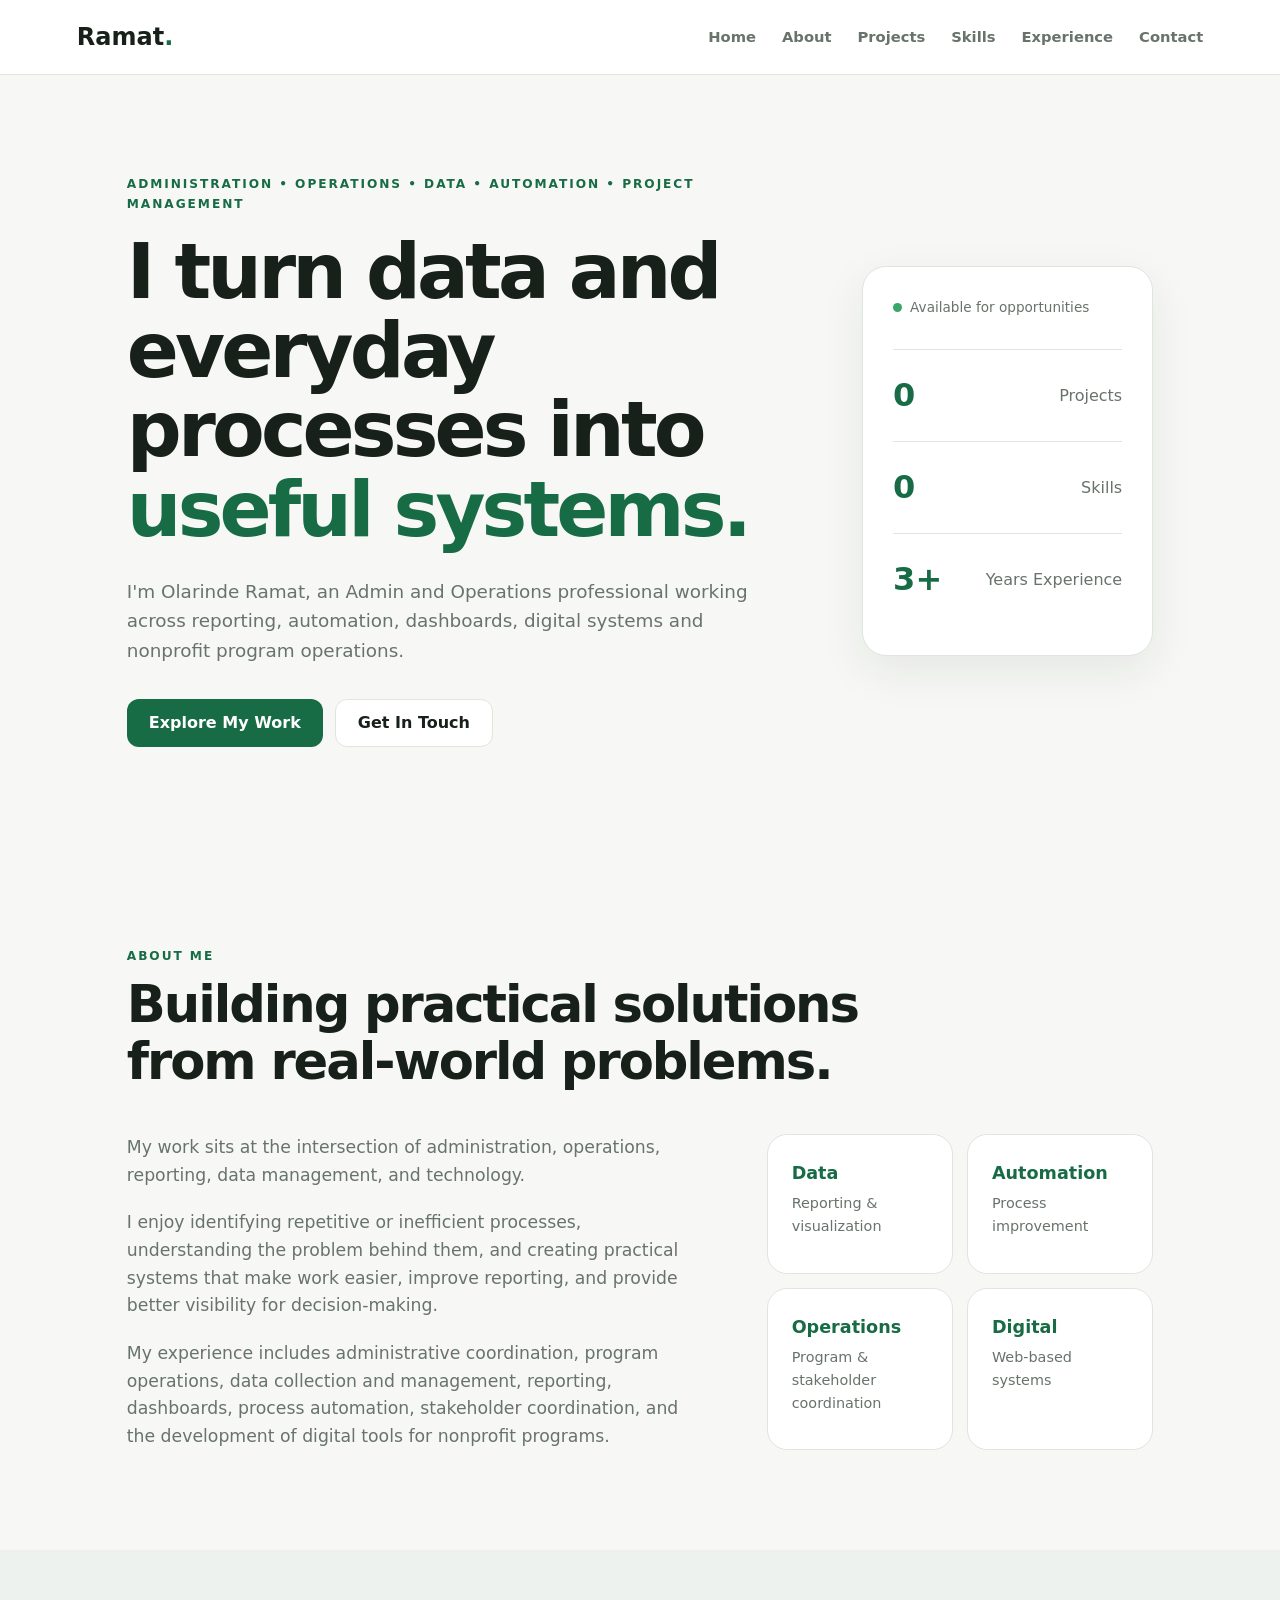
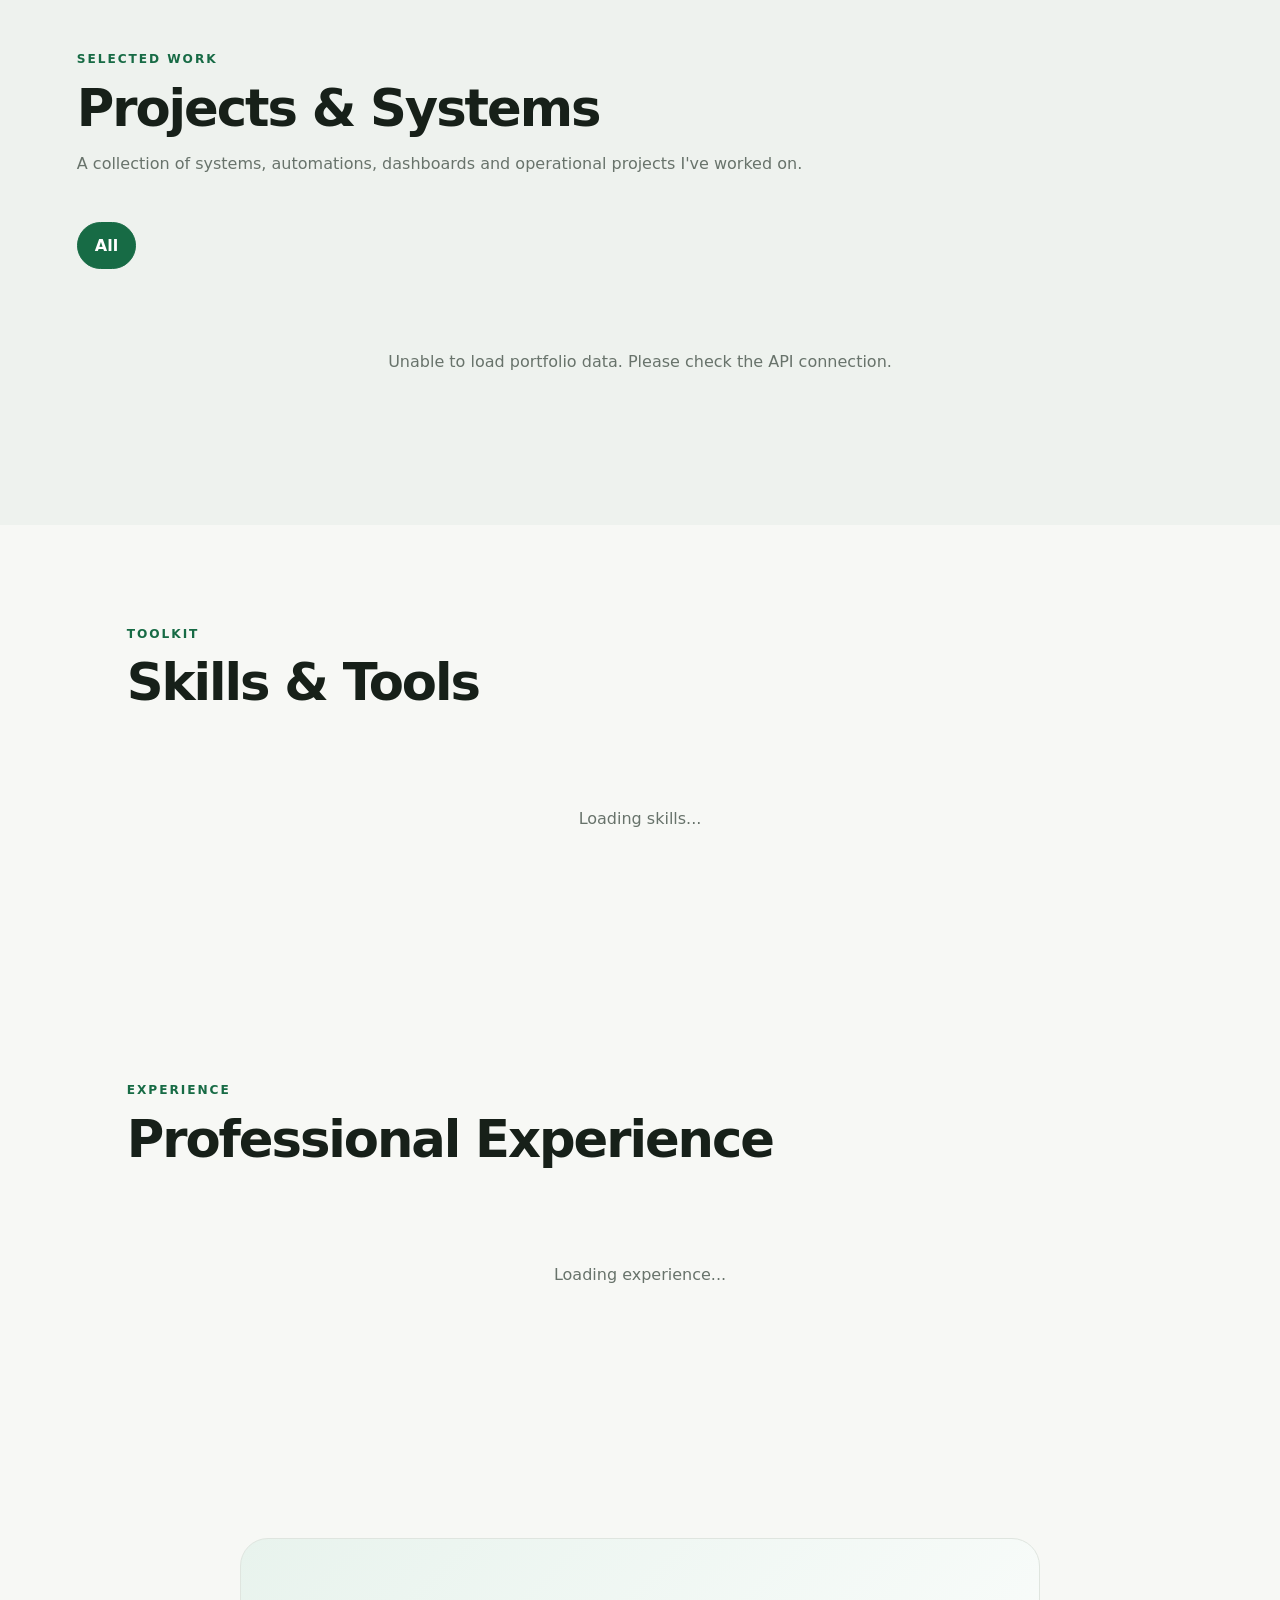
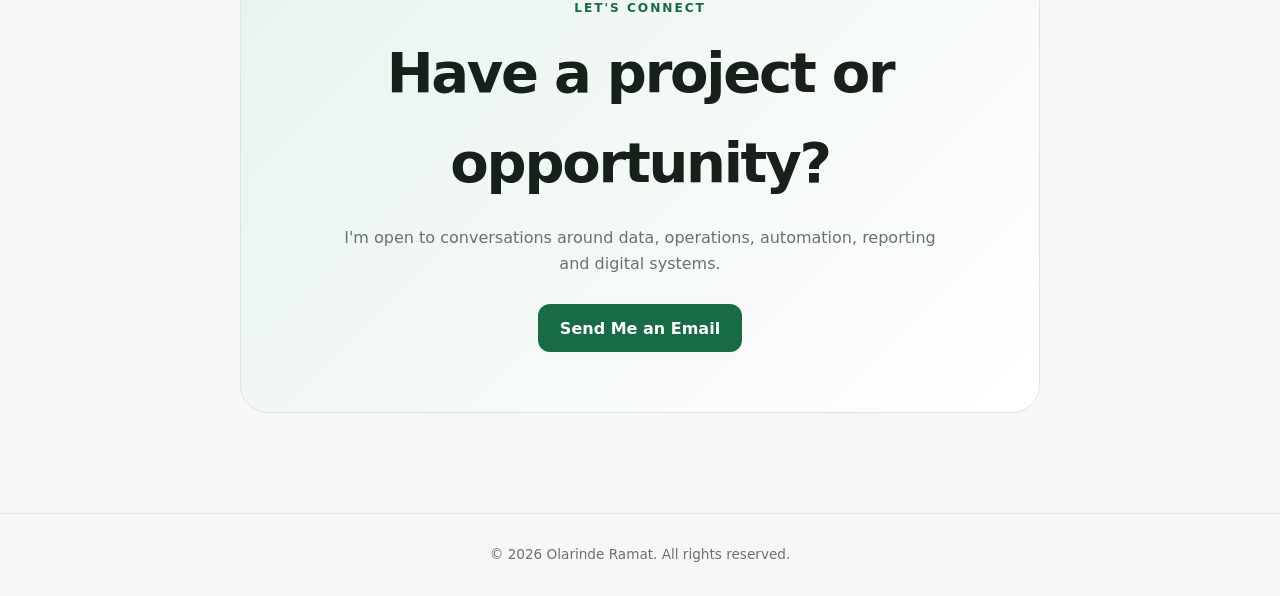
==== index.html @ 41032987 "Initial portfolio website" ====
<!DOCTYPE html>
<html lang="en">
<head>
    <meta charset="UTF-8">

    <meta
        name="viewport"
        content="width=device-width, initial-scale=1.0"
    >

    <meta
        name="description"
        content="Olarinde Ramat's professional portfolio showcasing data, automation, reporting, program operations and digital projects."
    >

    <title>Olarinde Ramat | Portfolio</title>

    <link rel="stylesheet" href="style.css">
</head>

<body>

<header class="navbar">

    <a href="#home" class="logo">
        Ramat<span>.</span>
    </a>

    <nav id="navMenu">

        <a href="#home">Home</a>
        <a href="#about">About</a>
        <a href="#projects">Projects</a>
        <a href="#skills">Skills</a>
        <a href="#experience">Experience</a>
        <a href="#contact">Contact</a>

    </nav>

    <button
        id="menuButton"
        class="menu-button"
        type="button"
        aria-label="Open navigation"
    >
        ☰
    </button>

</header>


<main>

<!-- HERO -->

<section id="home" class="hero section">

    <div class="hero-content">

        <p class="eyebrow">
            ADMINISTRATION • OPERATIONS • DATA • AUTOMATION • PROJECT MANAGEMENT
        </p>

        <h1>
            I turn data and everyday processes
            into <span>useful systems.</span>
        </h1>

        <p class="hero-text">
            I'm Olarinde Ramat, an Admin and Operations professional
            working across reporting, automation, dashboards, digital
            systems and nonprofit program operations.
        </p>

        <div class="hero-buttons">

            <a href="#projects" class="button primary">
                Explore My Work
            </a>

            <a href="#contact" class="button secondary">
                Get In Touch
            </a>

        </div>

    </div>


    <div class="hero-card">

        <div class="hero-card-top">
            <span class="status-dot"></span>
            Available for opportunities
        </div>

        <div class="hero-stat">

            <strong id="projectCount">
                0
            </strong>

            <span>
                Projects
            </span>

        </div>

        <div class="hero-stat">

            <strong id="skillCount">
                0
            </strong>

            <span>
                Skills
            </span>

        </div>

        <div class="hero-stat">

            <strong>
                3+
            </strong>

            <span>
                Years Experience
            </span>

        </div>

    </div>

</section>


<!-- ABOUT -->

<section id="about" class="section">

    <div class="section-heading">

        <p class="eyebrow">
            ABOUT ME
        </p>

        <h2>
            Building practical solutions
            from real-world problems.
        </h2>

    </div>


    <div class="about-grid">

        <div class="about-text">

            <p>
                My work sits at the intersection of administration, operations, reporting, data management, and technology.
            </p>

            <p>
                I enjoy identifying repetitive or inefficient processes, understanding the problem behind them, and creating practical systems that make work easier, improve reporting, and provide better visibility for decision-making.
            </p>

            <p>
                My experience includes administrative coordination, program operations, data collection and management, reporting, dashboards, process automation, stakeholder coordination, and the development of digital tools for nonprofit programs.
            </p>

        </div>


        <div class="about-highlights">

            <div class="highlight">
                <strong>Data</strong>
                <span>Reporting & visualization</span>
            </div>

            <div class="highlight">
                <strong>Automation</strong>
                <span>Process improvement</span>
            </div>

            <div class="highlight">
                <strong>Operations</strong>
                <span>Program & stakeholder coordination</span>
            </div>

            <div class="highlight">
                <strong>Digital</strong>
                <span>Web-based systems</span>
            </div>

        </div>

    </div>

</section>


<!-- PROJECTS -->

<section id="projects" class="section projects-section">

    <div class="section-heading">

        <p class="eyebrow">
            SELECTED WORK
        </p>

        <h2>
            Projects & Systems
        </h2>

        <p>
            A collection of systems, automations, dashboards and
            operational projects I've worked on.
        </p>

    </div>


    <div
        id="categoryFilters"
        class="filters"
    >

        <button
            type="button"
            class="filter active"
            data-category="all"
        >
            All
        </button>

    </div>


    <div
        id="projectsGrid"
        class="projects-grid"
    >

        <div class="loading">
            Loading projects...
        </div>

    </div>

</section>


<!-- SKILLS -->

<section id="skills" class="section">

    <div class="section-heading">

        <p class="eyebrow">
            TOOLKIT
        </p>

        <h2>
            Skills & Tools
        </h2>

    </div>


    <div
        id="skillsGrid"
        class="skills-grid"
    >

        <div class="loading">
            Loading skills...
        </div>

    </div>

</section>


<!-- EXPERIENCE -->

<section id="experience" class="section">

    <div class="section-heading">

        <p class="eyebrow">
            EXPERIENCE
        </p>

        <h2>
            Professional Experience
        </h2>

    </div>


    <div
        id="experienceList"
        class="experience-list"
    >

        <div class="loading">
            Loading experience...
        </div>

    </div>

</section>


<!-- CONTACT -->

<section id="contact" class="section contact-section">

    <div class="contact-card">

        <p class="eyebrow">
            LET'S CONNECT
        </p>

        <h2>
            Have a project or opportunity?
        </h2>

        <p>
            I'm open to conversations around data, operations,
            automation, reporting and digital systems.
        </p>

        <a
            href="mailto: olarinde.ramat@gmail.com"
            class="button primary"
        >
            Send Me an Email
        </a>

    </div>

</section>

</main>


<footer>

    <p>
        © <span id="year"></span> Olarinde Ramat.
        All rights reserved.
    </p>

</footer>


<!-- PROJECT MODAL -->

<div
    id="projectModal"
    class="modal"
    aria-hidden="true"
>

    <div class="modal-overlay"></div>

    <div class="modal-content">

        <button
            id="closeModal"
            class="close-modal"
            type="button"
            aria-label="Close project"
        >
            ×
        </button>

        <div id="modalBody"></div>

    </div>

</div>


<script src="script.js"></script>

</body>
</html>
---- style.css ----
:root {
    --bg: #f7f8f5;
    --surface: #ffffff;
    --text: #172019;
    --muted: #68736b;
    --border: #dfe5df;

    --green: #176b45;
    --green-dark: #0e4d32;
    --green-light: #e8f3ed;

    --orange: #e78b2f;

    --shadow:
        0 15px 45px rgba(20, 40, 30, 0.08);

    --radius: 20px;
}


* {
    box-sizing: border-box;
    margin: 0;
    padding: 0;
}


html {
    scroll-behavior: smooth;
}


body {
    font-family:
        Inter,
        system-ui,
        -apple-system,
        BlinkMacSystemFont,
        "Segoe UI",
        sans-serif;

    background: var(--bg);
    color: var(--text);
    line-height: 1.6;
}


a {
    color: inherit;
    text-decoration: none;
}


button {
    font: inherit;
}


.navbar {
    position: sticky;
    top: 0;
    z-index: 100;

    display: flex;
    align-items: center;
    justify-content: space-between;

    padding: 18px 6%;

    background: rgba(255,255,255,.94);

    border-bottom: 1px solid var(--border);

    backdrop-filter: blur(12px);
}


.logo {
    font-size: 1.5rem;
    font-weight: 800;
}


.logo span {
    color: var(--green);
}


nav {
    display: flex;
    gap: 26px;
}


nav a {
    font-size: .92rem;
    font-weight: 600;
    color: var(--muted);

    transition: .2s;
}


nav a:hover {
    color: var(--green);
}


.menu-button {
    display: none;

    border: 0;
    background: transparent;

    font-size: 1.6rem;

    cursor: pointer;
}


.section {
    max-width: 1180px;
    margin: auto;

    padding: 100px 6%;
}


.hero {
    min-height: 650px;

    display: grid;

    grid-template-columns:
        minmax(0, 1.6fr)
        minmax(280px, .7fr);

    align-items: center;

    gap: 70px;
}


.eyebrow {
    color: var(--green);

    font-size: .76rem;

    font-weight: 800;

    letter-spacing: .16em;
}


.hero h1 {
    margin-top: 18px;

    font-size:
        clamp(2.7rem, 6vw, 5.5rem);

    line-height: 1.03;

    letter-spacing: -.05em;
}


.hero h1 span {
    color: var(--green);
}


.hero-text {
    max-width: 680px;

    margin-top: 28px;

    font-size: 1.15rem;

    color: var(--muted);
}


.hero-buttons {
    display: flex;

    flex-wrap: wrap;

    gap: 12px;

    margin-top: 34px;
}


.button {
    display: inline-flex;

    align-items: center;
    justify-content: center;

    min-height: 48px;

    padding: 0 22px;

    border-radius: 12px;

    font-weight: 700;

    transition: .2s;
}


.button.primary {
    color: white;

    background: var(--green);
}


.button.primary:hover {
    background: var(--green-dark);

    transform: translateY(-2px);
}


.button.secondary {
    border: 1px solid var(--border);

    background: white;
}


.button.secondary:hover {
    border-color: var(--green);

    color: var(--green);
}


.hero-card {
    padding: 30px;

    background: var(--surface);

    border: 1px solid var(--border);

    border-radius: 24px;

    box-shadow: var(--shadow);
}


.hero-card-top {
    display: flex;

    align-items: center;

    gap: 8px;

    margin-bottom: 30px;

    color: var(--muted);

    font-size: .85rem;
}


.status-dot {
    width: 9px;
    height: 9px;

    border-radius: 50%;

    background: #39a76a;
}


.hero-stat {
    display: flex;

    align-items: center;

    justify-content: space-between;

    padding: 20px 0;

    border-top: 1px solid var(--border);
}


.hero-stat strong {
    font-size: 2rem;

    color: var(--green);
}


.hero-stat span {
    color: var(--muted);
}


.section-heading {
    max-width: 750px;

    margin-bottom: 45px;
}


.section-heading h2 {
    margin-top: 10px;

    font-size:
        clamp(2rem, 4vw, 3.4rem);

    line-height: 1.1;

    letter-spacing: -.04em;
}


.section-heading p:last-child {
    margin-top: 15px;

    color: var(--muted);
}


.about-grid {
    display: grid;

    grid-template-columns:
        1.2fr .8fr;

    gap: 60px;
}


.about-text {
    font-size: 1.08rem;

    color: var(--muted);
}


.about-text p + p {
    margin-top: 20px;
}


.about-highlights {
    display: grid;

    grid-template-columns: 1fr 1fr;

    gap: 14px;
}


.highlight {
    padding: 24px;

    background: white;

    border: 1px solid var(--border);

    border-radius: var(--radius);
}


.highlight strong {
    display: block;

    font-size: 1.1rem;

    color: var(--green);
}


.highlight span {
    display: block;

    margin-top: 5px;

    font-size: .9rem;

    color: var(--muted);
}


.projects-section {
    max-width: none;

    background: #eef2ee;
}


.projects-section > * {
    max-width: 1180px;

    margin-left: auto;
    margin-right: auto;
}


.filters {
    display: flex;

    flex-wrap: wrap;

    gap: 10px;

    margin-bottom: 30px;
}


.filter {
    padding: 10px 17px;

    border: 1px solid var(--border);

    border-radius: 999px;

    background: white;

    cursor: pointer;

    color: var(--muted);

    font-weight: 600;
}


.filter.active,
.filter:hover {
    background: var(--green);

    border-color: var(--green);

    color: white;
}


.projects-grid {
    display: grid;

    grid-template-columns:
        repeat(3, minmax(0, 1fr));

    gap: 20px;
}


.project-card {
    overflow: hidden;

    background: white;

    border: 1px solid var(--border);

    border-radius: var(--radius);

    transition:
        transform .25s,
        box-shadow .25s;
}


.project-card:hover {
    transform: translateY(-5px);

    box-shadow: var(--shadow);
}


.project-image {
    width: 100%;

    height: 220px;

    object-fit: cover;

    background: var(--green-light);
}


.project-placeholder {
    height: 220px;

    display: flex;

    align-items: center;
    justify-content: center;

    background:
        linear-gradient(
            135deg,
            var(--green-light),
            #dce9df
        );

    color: var(--green);

    font-weight: 800;
}


.project-body {
    padding: 25px;
}


.project-category {
    color: var(--green);

    font-size: .72rem;

    font-weight: 800;

    text-transform: uppercase;

    letter-spacing: .1em;
}


.project-title {
    margin-top: 7px;

    font-size: 1.35rem;

    line-height: 1.2;
}


.project-description {
    margin-top: 12px;

    color: var(--muted);

    font-size: .92rem;
}


.project-tools {
    display: flex;

    flex-wrap: wrap;

    gap: 6px;

    margin-top: 18px;
}


.tool {
    padding: 5px 9px;

    border-radius: 7px;

    background: var(--green-light);

    color: var(--green);

    font-size: .72rem;

    font-weight: 700;
}


.project-link {
    display: inline-block;

    margin-top: 20px;

    color: var(--green);

    font-weight: 800;

    cursor: pointer;
}


.skills-grid {
    display: grid;

    grid-template-columns:
        repeat(4, minmax(0, 1fr));

    gap: 15px;
}


.skill-card {
    padding: 22px;

    background: white;

    border: 1px solid var(--border);

    border-radius: 15px;
}


.skill-card strong {
    display: block;

    color: var(--green);
}


.skill-card span {
    display: block;

    margin-top: 5px;

    font-size: .82rem;

    color: var(--muted);
}


.experience-list {
    display: grid;

    gap: 15px;
}


.experience-card {
    padding: 28px;

    background: white;

    border: 1px solid var(--border);

    border-radius: var(--radius);
}


.experience-top {
    display: flex;

    justify-content: space-between;

    gap: 20px;
}


.experience-role {
    font-size: 1.3rem;

    font-weight: 800;
}


.experience-org {
    color: var(--green);

    font-weight: 700;
}


.experience-date {
    color: var(--muted);

    font-size: .85rem;

    white-space: nowrap;
}


.experience-description {
    margin-top: 15px;

    color: var(--muted);
}


.contact-section {
    text-align: center;
}


.contact-card {
    max-width: 800px;

    margin: auto;

    padding: 60px 30px;

    background:
        linear-gradient(
            135deg,
            var(--green-light),
            white
        );

    border: 1px solid var(--border);

    border-radius: 28px;
}


.contact-card h2 {
    margin-top: 10px;

    font-size:
        clamp(2rem, 5vw, 3.5rem);

    letter-spacing: -.04em;
}


.contact-card p:not(.eyebrow) {
    max-width: 600px;

    margin: 18px auto 28px;

    color: var(--muted);
}


footer {
    padding: 30px 6%;

    border-top: 1px solid var(--border);

    text-align: center;

    color: var(--muted);

    font-size: .85rem;
}


.loading {
    padding: 50px;

    grid-column: 1 / -1;

    text-align: center;

    color: var(--muted);
}


.modal {
    position: fixed;

    inset: 0;

    z-index: 1000;

    display: none;

    padding: 30px;

    align-items: center;

    justify-content: center;
}


.modal.open {
    display: flex;
}


.modal-overlay {
    position: absolute;

    inset: 0;

    background: rgba(10,20,14,.65);
}


.modal-content {
    position: relative;

    z-index: 2;

    width: min(850px, 100%);

    max-height: 90vh;

    overflow-y: auto;

    padding: 35px;

    background: white;

    border-radius: 25px;
}


.close-modal {
    position: absolute;

    top: 15px;
    right: 18px;

    width: 40px;
    height: 40px;

    border: 0;

    border-radius: 50%;

    background: #eef2ee;

    font-size: 1.5rem;

    cursor: pointer;
}


.modal-image {
    width: 100%;

    max-height: 400px;

    object-fit: cover;

    border-radius: 15px;

    margin-bottom: 25px;
}


.modal h2 {
    font-size: 2rem;

    line-height: 1.15;
}


.modal p {
    margin-top: 15px;

    color: var(--muted);
}


@media (max-width: 900px) {

    .hero {
        grid-template-columns: 1fr;

        padding-top: 70px;
    }


    .projects-grid {
        grid-template-columns:
            repeat(2, minmax(0, 1fr));
    }


    .skills-grid {
        grid-template-columns:
            repeat(2, minmax(0, 1fr));
    }

}


@media (max-width: 700px) {

    .navbar {
        padding: 15px 5%;
    }


    nav {
        position: absolute;

        top: 70px;

        left: 5%;
        right: 5%;

        display: none;

        flex-direction: column;

        gap: 0;

        padding: 10px;

        background: white;

        border: 1px solid var(--border);

        border-radius: 15px;

        box-shadow: var(--shadow);
    }


    nav.open {
        display: flex;
    }


    nav a {
        padding: 13px;
    }


    .menu-button {
        display: block;
    }


    .section {
        padding: 70px 5%;
    }


    .about-grid {
        grid-template-columns: 1fr;
    }


    .about-highlights {
        grid-template-columns: 1fr 1fr;
    }


    .projects-grid {
        grid-template-columns: 1fr;
    }


    .skills-grid {
        grid-template-columns: 1fr 1fr;
    }


    .experience-top {
        flex-direction: column;
    }


    .experience-date {
        white-space: normal;
    }


    .modal {
        padding: 15px;
    }


    .modal-content {
        padding: 25px;
    }

}


@media (max-width: 450px) {

    .about-highlights,
    .skills-grid {
        grid-template-columns: 1fr;
    }

}
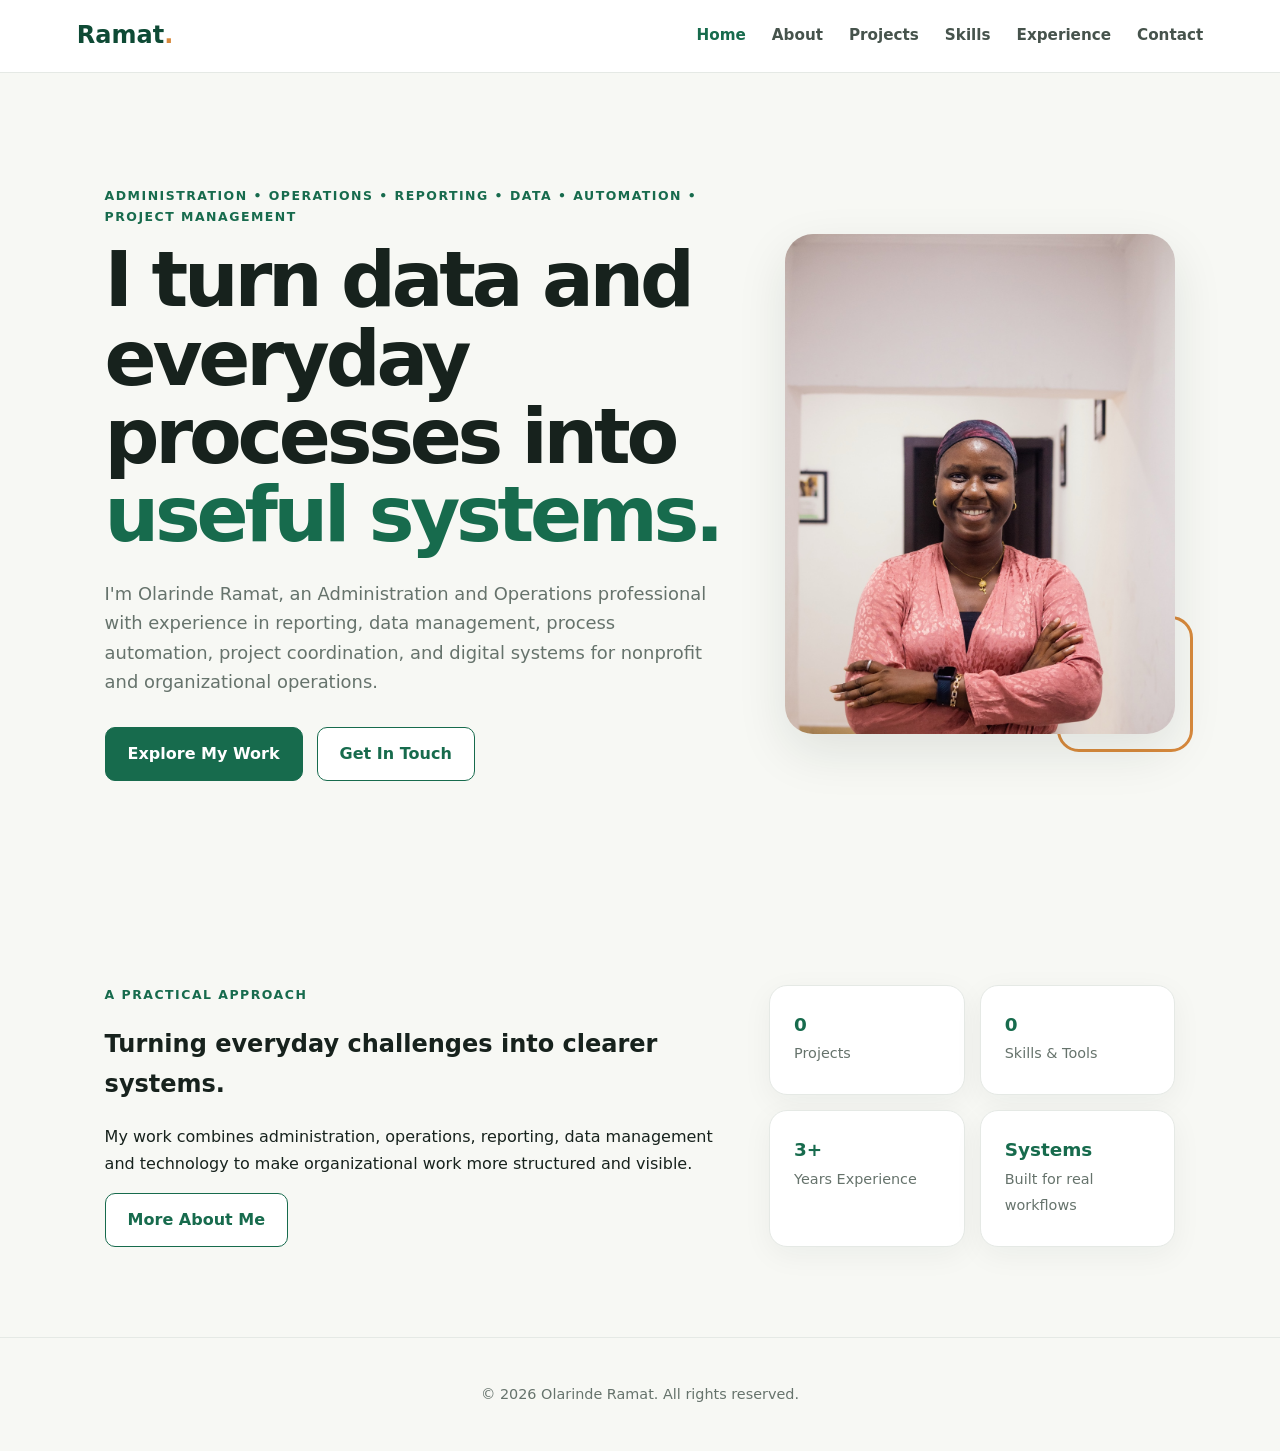
==== commit 49181ac8: "Add files via upload" ====
--- a/index.html
+++ b/index.html
@@ -1,392 +1,3 @@
-<!DOCTYPE html>
-<html lang="en">
-<head>
-    <meta charset="UTF-8">
-
-    <meta
-        name="viewport"
-        content="width=device-width, initial-scale=1.0"
-    >
-
-    <meta
-        name="description"
-        content="Olarinde Ramat's professional portfolio showcasing data, automation, reporting, program operations and digital projects."
-    >
-
-    <title>Olarinde Ramat | Portfolio</title>
-
-    <link rel="stylesheet" href="style.css">
-</head>
-
-<body>
-
-<header class="navbar">
-
-    <a href="#home" class="logo">
-        Ramat<span>.</span>
-    </a>
-
-    <nav id="navMenu">
-
-        <a href="#home">Home</a>
-        <a href="#about">About</a>
-        <a href="#projects">Projects</a>
-        <a href="#skills">Skills</a>
-        <a href="#experience">Experience</a>
-        <a href="#contact">Contact</a>
-
-    </nav>
-
-    <button
-        id="menuButton"
-        class="menu-button"
-        type="button"
-        aria-label="Open navigation"
-    >
-        ☰
-    </button>
-
-</header>
-
-
-<main>
-
-<!-- HERO -->
-
-<section id="home" class="hero section">
-
-    <div class="hero-content">
-
-        <p class="eyebrow">
-            ADMINISTRATION • OPERATIONS • DATA • AUTOMATION • PROJECT MANAGEMENT
-        </p>
-
-        <h1>
-            I turn data and everyday processes
-            into <span>useful systems.</span>
-        </h1>
-
-        <p class="hero-text">
-            I'm Olarinde Ramat, an Admin and Operations professional
-            working across reporting, automation, dashboards, digital
-            systems and nonprofit program operations.
-        </p>
-
-        <div class="hero-buttons">
-
-            <a href="#projects" class="button primary">
-                Explore My Work
-            </a>
-
-            <a href="#contact" class="button secondary">
-                Get In Touch
-            </a>
-
-        </div>
-
-    </div>
-
-
-    <div class="hero-card">
-
-        <div class="hero-card-top">
-            <span class="status-dot"></span>
-            Available for opportunities
-        </div>
-
-        <div class="hero-stat">
-
-            <strong id="projectCount">
-                0
-            </strong>
-
-            <span>
-                Projects
-            </span>
-
-        </div>
-
-        <div class="hero-stat">
-
-            <strong id="skillCount">
-                0
-            </strong>
-
-            <span>
-                Skills
-            </span>
-
-        </div>
-
-        <div class="hero-stat">
-
-            <strong>
-                3+
-            </strong>
-
-            <span>
-                Years Experience
-            </span>
-
-        </div>
-
-    </div>
-
-</section>
-
-
-<!-- ABOUT -->
-
-<section id="about" class="section">
-
-    <div class="section-heading">
-
-        <p class="eyebrow">
-            ABOUT ME
-        </p>
-
-        <h2>
-            Building practical solutions
-            from real-world problems.
-        </h2>
-
-    </div>
-
-
-    <div class="about-grid">
-
-        <div class="about-text">
-
-            <p>
-                My work sits at the intersection of administration, operations, reporting, data management, and technology.
-            </p>
-
-            <p>
-                I enjoy identifying repetitive or inefficient processes, understanding the problem behind them, and creating practical systems that make work easier, improve reporting, and provide better visibility for decision-making.
-            </p>
-
-            <p>
-                My experience includes administrative coordination, program operations, data collection and management, reporting, dashboards, process automation, stakeholder coordination, and the development of digital tools for nonprofit programs.
-            </p>
-
-        </div>
-
-
-        <div class="about-highlights">
-
-            <div class="highlight">
-                <strong>Data</strong>
-                <span>Reporting & visualization</span>
-            </div>
-
-            <div class="highlight">
-                <strong>Automation</strong>
-                <span>Process improvement</span>
-            </div>
-
-            <div class="highlight">
-                <strong>Operations</strong>
-                <span>Program & stakeholder coordination</span>
-            </div>
-
-            <div class="highlight">
-                <strong>Digital</strong>
-                <span>Web-based systems</span>
-            </div>
-
-        </div>
-
-    </div>
-
-</section>
-
-
-<!-- PROJECTS -->
-
-<section id="projects" class="section projects-section">
-
-    <div class="section-heading">
-
-        <p class="eyebrow">
-            SELECTED WORK
-        </p>
-
-        <h2>
-            Projects & Systems
-        </h2>
-
-        <p>
-            A collection of systems, automations, dashboards and
-            operational projects I've worked on.
-        </p>
-
-    </div>
-
-
-    <div
-        id="categoryFilters"
-        class="filters"
-    >
-
-        <button
-            type="button"
-            class="filter active"
-            data-category="all"
-        >
-            All
-        </button>
-
-    </div>
-
-
-    <div
-        id="projectsGrid"
-        class="projects-grid"
-    >
-
-        <div class="loading">
-            Loading projects...
-        </div>
-
-    </div>
-
-</section>
-
-
-<!-- SKILLS -->
-
-<section id="skills" class="section">
-
-    <div class="section-heading">
-
-        <p class="eyebrow">
-            TOOLKIT
-        </p>
-
-        <h2>
-            Skills & Tools
-        </h2>
-
-    </div>
-
-
-    <div
-        id="skillsGrid"
-        class="skills-grid"
-    >
-
-        <div class="loading">
-            Loading skills...
-        </div>
-
-    </div>
-
-</section>
-
-
-<!-- EXPERIENCE -->
-
-<section id="experience" class="section">
-
-    <div class="section-heading">
-
-        <p class="eyebrow">
-            EXPERIENCE
-        </p>
-
-        <h2>
-            Professional Experience
-        </h2>
-
-    </div>
-
-
-    <div
-        id="experienceList"
-        class="experience-list"
-    >
-
-        <div class="loading">
-            Loading experience...
-        </div>
-
-    </div>
-
-</section>
-
-
-<!-- CONTACT -->
-
-<section id="contact" class="section contact-section">
-
-    <div class="contact-card">
-
-        <p class="eyebrow">
-            LET'S CONNECT
-        </p>
-
-        <h2>
-            Have a project or opportunity?
-        </h2>
-
-        <p>
-            I'm open to conversations around data, operations,
-            automation, reporting and digital systems.
-        </p>
-
-        <a
-            href="mailto: olarinde.ramat@gmail.com"
-            class="button primary"
-        >
-            Send Me an Email
-        </a>
-
-    </div>
-
-</section>
-
-</main>
-
-
-<footer>
-
-    <p>
-        © <span id="year"></span> Olarinde Ramat.
-        All rights reserved.
-    </p>
-
-</footer>
-
-
-<!-- PROJECT MODAL -->
-
-<div
-    id="projectModal"
-    class="modal"
-    aria-hidden="true"
->
-
-    <div class="modal-overlay"></div>
-
-    <div class="modal-content">
-
-        <button
-            id="closeModal"
-            class="close-modal"
-            type="button"
-            aria-label="Close project"
-        >
-            ×
-        </button>
-
-        <div id="modalBody"></div>
-
-    </div>
-
-</div>
-
-
-<script src="script.js"></script>
-
-</body>
-</html>+<!DOCTYPE html><html lang="en"><head><meta charset="UTF-8"><meta name="viewport" content="width=device-width, initial-scale=1.0"><meta name="description" content="Olarinde Ramat's professional portfolio showcasing administration, operations, reporting, data, automation and digital systems."><title>Olarinde Ramat | Portfolio</title><link rel="stylesheet" href="style.css"></head><body>
+<header class="navbar"><a href="index.html" class="logo">Ramat<span>.</span></a><nav id="navMenu"><a href="index.html">Home</a><a href="about.html">About</a><a href="projects.html">Projects</a><a href="skills.html">Skills</a><a href="experience.html">Experience</a><a href="contact.html">Contact</a></nav><button id="menuButton" class="menu-button" aria-label="Open navigation">☰</button></header>
+<main><section class="hero section"><div class="hero-content"><p class="eyebrow">ADMINISTRATION • OPERATIONS • REPORTING • DATA • AUTOMATION • PROJECT MANAGEMENT</p><h1>I turn data and everyday processes into <span>useful systems.</span></h1><p class="hero-text">I'm Olarinde Ramat, an Administration and Operations professional with experience in reporting, data management, process automation, project coordination, and digital systems for nonprofit and organizational operations.</p><div class="hero-buttons"><a href="projects.html" class="button primary">Explore My Work</a><a href="contact.html" class="button secondary">Get In Touch</a></div></div><div class="hero-profile"><img src="images/profile.jpg" alt="Olarinde Ramat, portfolio profile photo"></div></section><section class="section"><div class="about-grid"><div><p class="eyebrow">A PRACTICAL APPROACH</p><h2>Turning everyday challenges into clearer systems.</h2><p>My work combines administration, operations, reporting, data management and technology to make organizational work more structured and visible.</p><a href="about.html" class="button secondary">More About Me</a></div><div class="about-highlights"><div class="highlight"><strong id="projectCount">0</strong><span>Projects</span></div><div class="highlight"><strong id="skillCount">0</strong><span>Skills & Tools</span></div><div class="highlight"><strong>3+</strong><span>Years Experience</span></div><div class="highlight"><strong>Systems</strong><span>Built for real workflows</span></div></div></div></section></main><footer><p>© <span id="year"></span> Olarinde Ramat. All rights reserved.</p></footer><script src="script.js"></script></body></html>
--- a/style.css
+++ b/style.css
@@ -1,970 +1 @@
-:root {
-    --bg: #f7f8f5;
-    --surface: #ffffff;
-    --text: #172019;
-    --muted: #68736b;
-    --border: #dfe5df;
-
-    --green: #176b45;
-    --green-dark: #0e4d32;
-    --green-light: #e8f3ed;
-
-    --orange: #e78b2f;
-
-    --shadow:
-        0 15px 45px rgba(20, 40, 30, 0.08);
-
-    --radius: 20px;
-}
-
-
-* {
-    box-sizing: border-box;
-    margin: 0;
-    padding: 0;
-}
-
-
-html {
-    scroll-behavior: smooth;
-}
-
-
-body {
-    font-family:
-        Inter,
-        system-ui,
-        -apple-system,
-        BlinkMacSystemFont,
-        "Segoe UI",
-        sans-serif;
-
-    background: var(--bg);
-    color: var(--text);
-    line-height: 1.6;
-}
-
-
-a {
-    color: inherit;
-    text-decoration: none;
-}
-
-
-button {
-    font: inherit;
-}
-
-
-.navbar {
-    position: sticky;
-    top: 0;
-    z-index: 100;
-
-    display: flex;
-    align-items: center;
-    justify-content: space-between;
-
-    padding: 18px 6%;
-
-    background: rgba(255,255,255,.94);
-
-    border-bottom: 1px solid var(--border);
-
-    backdrop-filter: blur(12px);
-}
-
-
-.logo {
-    font-size: 1.5rem;
-    font-weight: 800;
-}
-
-
-.logo span {
-    color: var(--green);
-}
-
-
-nav {
-    display: flex;
-    gap: 26px;
-}
-
-
-nav a {
-    font-size: .92rem;
-    font-weight: 600;
-    color: var(--muted);
-
-    transition: .2s;
-}
-
-
-nav a:hover {
-    color: var(--green);
-}
-
-
-.menu-button {
-    display: none;
-
-    border: 0;
-    background: transparent;
-
-    font-size: 1.6rem;
-
-    cursor: pointer;
-}
-
-
-.section {
-    max-width: 1180px;
-    margin: auto;
-
-    padding: 100px 6%;
-}
-
-
-.hero {
-    min-height: 650px;
-
-    display: grid;
-
-    grid-template-columns:
-        minmax(0, 1.6fr)
-        minmax(280px, .7fr);
-
-    align-items: center;
-
-    gap: 70px;
-}
-
-
-.eyebrow {
-    color: var(--green);
-
-    font-size: .76rem;
-
-    font-weight: 800;
-
-    letter-spacing: .16em;
-}
-
-
-.hero h1 {
-    margin-top: 18px;
-
-    font-size:
-        clamp(2.7rem, 6vw, 5.5rem);
-
-    line-height: 1.03;
-
-    letter-spacing: -.05em;
-}
-
-
-.hero h1 span {
-    color: var(--green);
-}
-
-
-.hero-text {
-    max-width: 680px;
-
-    margin-top: 28px;
-
-    font-size: 1.15rem;
-
-    color: var(--muted);
-}
-
-
-.hero-buttons {
-    display: flex;
-
-    flex-wrap: wrap;
-
-    gap: 12px;
-
-    margin-top: 34px;
-}
-
-
-.button {
-    display: inline-flex;
-
-    align-items: center;
-    justify-content: center;
-
-    min-height: 48px;
-
-    padding: 0 22px;
-
-    border-radius: 12px;
-
-    font-weight: 700;
-
-    transition: .2s;
-}
-
-
-.button.primary {
-    color: white;
-
-    background: var(--green);
-}
-
-
-.button.primary:hover {
-    background: var(--green-dark);
-
-    transform: translateY(-2px);
-}
-
-
-.button.secondary {
-    border: 1px solid var(--border);
-
-    background: white;
-}
-
-
-.button.secondary:hover {
-    border-color: var(--green);
-
-    color: var(--green);
-}
-
-
-.hero-card {
-    padding: 30px;
-
-    background: var(--surface);
-
-    border: 1px solid var(--border);
-
-    border-radius: 24px;
-
-    box-shadow: var(--shadow);
-}
-
-
-.hero-card-top {
-    display: flex;
-
-    align-items: center;
-
-    gap: 8px;
-
-    margin-bottom: 30px;
-
-    color: var(--muted);
-
-    font-size: .85rem;
-}
-
-
-.status-dot {
-    width: 9px;
-    height: 9px;
-
-    border-radius: 50%;
-
-    background: #39a76a;
-}
-
-
-.hero-stat {
-    display: flex;
-
-    align-items: center;
-
-    justify-content: space-between;
-
-    padding: 20px 0;
-
-    border-top: 1px solid var(--border);
-}
-
-
-.hero-stat strong {
-    font-size: 2rem;
-
-    color: var(--green);
-}
-
-
-.hero-stat span {
-    color: var(--muted);
-}
-
-
-.section-heading {
-    max-width: 750px;
-
-    margin-bottom: 45px;
-}
-
-
-.section-heading h2 {
-    margin-top: 10px;
-
-    font-size:
-        clamp(2rem, 4vw, 3.4rem);
-
-    line-height: 1.1;
-
-    letter-spacing: -.04em;
-}
-
-
-.section-heading p:last-child {
-    margin-top: 15px;
-
-    color: var(--muted);
-}
-
-
-.about-grid {
-    display: grid;
-
-    grid-template-columns:
-        1.2fr .8fr;
-
-    gap: 60px;
-}
-
-
-.about-text {
-    font-size: 1.08rem;
-
-    color: var(--muted);
-}
-
-
-.about-text p + p {
-    margin-top: 20px;
-}
-
-
-.about-highlights {
-    display: grid;
-
-    grid-template-columns: 1fr 1fr;
-
-    gap: 14px;
-}
-
-
-.highlight {
-    padding: 24px;
-
-    background: white;
-
-    border: 1px solid var(--border);
-
-    border-radius: var(--radius);
-}
-
-
-.highlight strong {
-    display: block;
-
-    font-size: 1.1rem;
-
-    color: var(--green);
-}
-
-
-.highlight span {
-    display: block;
-
-    margin-top: 5px;
-
-    font-size: .9rem;
-
-    color: var(--muted);
-}
-
-
-.projects-section {
-    max-width: none;
-
-    background: #eef2ee;
-}
-
-
-.projects-section > * {
-    max-width: 1180px;
-
-    margin-left: auto;
-    margin-right: auto;
-}
-
-
-.filters {
-    display: flex;
-
-    flex-wrap: wrap;
-
-    gap: 10px;
-
-    margin-bottom: 30px;
-}
-
-
-.filter {
-    padding: 10px 17px;
-
-    border: 1px solid var(--border);
-
-    border-radius: 999px;
-
-    background: white;
-
-    cursor: pointer;
-
-    color: var(--muted);
-
-    font-weight: 600;
-}
-
-
-.filter.active,
-.filter:hover {
-    background: var(--green);
-
-    border-color: var(--green);
-
-    color: white;
-}
-
-
-.projects-grid {
-    display: grid;
-
-    grid-template-columns:
-        repeat(3, minmax(0, 1fr));
-
-    gap: 20px;
-}
-
-
-.project-card {
-    overflow: hidden;
-
-    background: white;
-
-    border: 1px solid var(--border);
-
-    border-radius: var(--radius);
-
-    transition:
-        transform .25s,
-        box-shadow .25s;
-}
-
-
-.project-card:hover {
-    transform: translateY(-5px);
-
-    box-shadow: var(--shadow);
-}
-
-
-.project-image {
-    width: 100%;
-
-    height: 220px;
-
-    object-fit: cover;
-
-    background: var(--green-light);
-}
-
-
-.project-placeholder {
-    height: 220px;
-
-    display: flex;
-
-    align-items: center;
-    justify-content: center;
-
-    background:
-        linear-gradient(
-            135deg,
-            var(--green-light),
-            #dce9df
-        );
-
-    color: var(--green);
-
-    font-weight: 800;
-}
-
-
-.project-body {
-    padding: 25px;
-}
-
-
-.project-category {
-    color: var(--green);
-
-    font-size: .72rem;
-
-    font-weight: 800;
-
-    text-transform: uppercase;
-
-    letter-spacing: .1em;
-}
-
-
-.project-title {
-    margin-top: 7px;
-
-    font-size: 1.35rem;
-
-    line-height: 1.2;
-}
-
-
-.project-description {
-    margin-top: 12px;
-
-    color: var(--muted);
-
-    font-size: .92rem;
-}
-
-
-.project-tools {
-    display: flex;
-
-    flex-wrap: wrap;
-
-    gap: 6px;
-
-    margin-top: 18px;
-}
-
-
-.tool {
-    padding: 5px 9px;
-
-    border-radius: 7px;
-
-    background: var(--green-light);
-
-    color: var(--green);
-
-    font-size: .72rem;
-
-    font-weight: 700;
-}
-
-
-.project-link {
-    display: inline-block;
-
-    margin-top: 20px;
-
-    color: var(--green);
-
-    font-weight: 800;
-
-    cursor: pointer;
-}
-
-
-.skills-grid {
-    display: grid;
-
-    grid-template-columns:
-        repeat(4, minmax(0, 1fr));
-
-    gap: 15px;
-}
-
-
-.skill-card {
-    padding: 22px;
-
-    background: white;
-
-    border: 1px solid var(--border);
-
-    border-radius: 15px;
-}
-
-
-.skill-card strong {
-    display: block;
-
-    color: var(--green);
-}
-
-
-.skill-card span {
-    display: block;
-
-    margin-top: 5px;
-
-    font-size: .82rem;
-
-    color: var(--muted);
-}
-
-
-.experience-list {
-    display: grid;
-
-    gap: 15px;
-}
-
-
-.experience-card {
-    padding: 28px;
-
-    background: white;
-
-    border: 1px solid var(--border);
-
-    border-radius: var(--radius);
-}
-
-
-.experience-top {
-    display: flex;
-
-    justify-content: space-between;
-
-    gap: 20px;
-}
-
-
-.experience-role {
-    font-size: 1.3rem;
-
-    font-weight: 800;
-}
-
-
-.experience-org {
-    color: var(--green);
-
-    font-weight: 700;
-}
-
-
-.experience-date {
-    color: var(--muted);
-
-    font-size: .85rem;
-
-    white-space: nowrap;
-}
-
-
-.experience-description {
-    margin-top: 15px;
-
-    color: var(--muted);
-}
-
-
-.contact-section {
-    text-align: center;
-}
-
-
-.contact-card {
-    max-width: 800px;
-
-    margin: auto;
-
-    padding: 60px 30px;
-
-    background:
-        linear-gradient(
-            135deg,
-            var(--green-light),
-            white
-        );
-
-    border: 1px solid var(--border);
-
-    border-radius: 28px;
-}
-
-
-.contact-card h2 {
-    margin-top: 10px;
-
-    font-size:
-        clamp(2rem, 5vw, 3.5rem);
-
-    letter-spacing: -.04em;
-}
-
-
-.contact-card p:not(.eyebrow) {
-    max-width: 600px;
-
-    margin: 18px auto 28px;
-
-    color: var(--muted);
-}
-
-
-footer {
-    padding: 30px 6%;
-
-    border-top: 1px solid var(--border);
-
-    text-align: center;
-
-    color: var(--muted);
-
-    font-size: .85rem;
-}
-
-
-.loading {
-    padding: 50px;
-
-    grid-column: 1 / -1;
-
-    text-align: center;
-
-    color: var(--muted);
-}
-
-
-.modal {
-    position: fixed;
-
-    inset: 0;
-
-    z-index: 1000;
-
-    display: none;
-
-    padding: 30px;
-
-    align-items: center;
-
-    justify-content: center;
-}
-
-
-.modal.open {
-    display: flex;
-}
-
-
-.modal-overlay {
-    position: absolute;
-
-    inset: 0;
-
-    background: rgba(10,20,14,.65);
-}
-
-
-.modal-content {
-    position: relative;
-
-    z-index: 2;
-
-    width: min(850px, 100%);
-
-    max-height: 90vh;
-
-    overflow-y: auto;
-
-    padding: 35px;
-
-    background: white;
-
-    border-radius: 25px;
-}
-
-
-.close-modal {
-    position: absolute;
-
-    top: 15px;
-    right: 18px;
-
-    width: 40px;
-    height: 40px;
-
-    border: 0;
-
-    border-radius: 50%;
-
-    background: #eef2ee;
-
-    font-size: 1.5rem;
-
-    cursor: pointer;
-}
-
-
-.modal-image {
-    width: 100%;
-
-    max-height: 400px;
-
-    object-fit: cover;
-
-    border-radius: 15px;
-
-    margin-bottom: 25px;
-}
-
-
-.modal h2 {
-    font-size: 2rem;
-
-    line-height: 1.15;
-}
-
-
-.modal p {
-    margin-top: 15px;
-
-    color: var(--muted);
-}
-
-
-@media (max-width: 900px) {
-
-    .hero {
-        grid-template-columns: 1fr;
-
-        padding-top: 70px;
-    }
-
-
-    .projects-grid {
-        grid-template-columns:
-            repeat(2, minmax(0, 1fr));
-    }
-
-
-    .skills-grid {
-        grid-template-columns:
-            repeat(2, minmax(0, 1fr));
-    }
-
-}
-
-
-@media (max-width: 700px) {
-
-    .navbar {
-        padding: 15px 5%;
-    }
-
-
-    nav {
-        position: absolute;
-
-        top: 70px;
-
-        left: 5%;
-        right: 5%;
-
-        display: none;
-
-        flex-direction: column;
-
-        gap: 0;
-
-        padding: 10px;
-
-        background: white;
-
-        border: 1px solid var(--border);
-
-        border-radius: 15px;
-
-        box-shadow: var(--shadow);
-    }
-
-
-    nav.open {
-        display: flex;
-    }
-
-
-    nav a {
-        padding: 13px;
-    }
-
-
-    .menu-button {
-        display: block;
-    }
-
-
-    .section {
-        padding: 70px 5%;
-    }
-
-
-    .about-grid {
-        grid-template-columns: 1fr;
-    }
-
-
-    .about-highlights {
-        grid-template-columns: 1fr 1fr;
-    }
-
-
-    .projects-grid {
-        grid-template-columns: 1fr;
-    }
-
-
-    .skills-grid {
-        grid-template-columns: 1fr 1fr;
-    }
-
-
-    .experience-top {
-        flex-direction: column;
-    }
-
-
-    .experience-date {
-        white-space: normal;
-    }
-
-
-    .modal {
-        padding: 15px;
-    }
-
-
-    .modal-content {
-        padding: 25px;
-    }
-
-}
-
-
-@media (max-width: 450px) {
-
-    .about-highlights,
-    .skills-grid {
-        grid-template-columns: 1fr;
-    }
-
-}+:root{--green:#176b4d;--green-dark:#0e4a35;--orange:#d8893c;--cream:#f7f8f4;--text:#17221d;--muted:#66736c;--white:#fff;--border:#e5e9e5;--shadow:0 18px 50px rgba(18,43,31,.10)}*{box-sizing:border-box}html{scroll-behavior:smooth}body{margin:0;font-family:Inter,system-ui,-apple-system,BlinkMacSystemFont,"Segoe UI",sans-serif;color:var(--text);background:var(--cream);line-height:1.65}a{text-decoration:none;color:inherit}.navbar{position:sticky;top:0;z-index:50;background:rgba(255,255,255,.94);backdrop-filter:blur(12px);border-bottom:1px solid var(--border);display:flex;align-items:center;justify-content:space-between;padding:16px 6%;}.logo{font-size:1.5rem;font-weight:800;color:var(--green-dark)}.logo span{color:var(--orange)}nav{display:flex;gap:26px;align-items:center}nav a{font-weight:600;color:#46534c;font-size:.95rem}nav a:hover,nav a.active{color:var(--green)}.menu-button{display:none;border:0;background:none;font-size:1.6rem}.section{padding:90px 7%;max-width:1250px;margin:auto}.hero{min-height:calc(100vh - 78px);display:grid;grid-template-columns:1.25fr .75fr;gap:60px;align-items:center}.eyebrow{color:var(--green);font-size:.78rem;font-weight:800;letter-spacing:.12em;margin:0 0 14px}.hero h1{font-size:clamp(2.8rem,6vw,5.5rem);line-height:1.02;max-width:800px;margin:0 0 24px;letter-spacing:-.055em}.hero h1 span{color:var(--green)}.hero-text{font-size:1.12rem;color:var(--muted);max-width:700px}.hero-buttons{display:flex;gap:14px;flex-wrap:wrap;margin-top:30px}.button{display:inline-block;padding:13px 22px;border-radius:10px;font-weight:750;border:1px solid var(--green)}.button.primary{background:var(--green);color:#fff}.button.secondary{color:var(--green);background:#fff}.hero-profile{justify-self:center;position:relative}.hero-profile img{width:min(390px,75vw);height:500px;object-fit:cover;object-position:center top;border-radius:28px;box-shadow:var(--shadow);display:block}.hero-profile:after{content:"";position:absolute;right:-18px;bottom:-18px;width:130px;height:130px;border:3px solid var(--orange);border-radius:22px;z-index:-1}.section-heading{margin-bottom:42px}.section-heading h2{font-size:clamp(2rem,4vw,3.5rem);line-height:1.1;margin:0 0 14px;letter-spacing:-.035em}.section-heading>p:last-child{color:var(--muted);max-width:700px}.about-grid,.contact-grid{display:grid;grid-template-columns:1.2fr .8fr;gap:55px}.about-text p{font-size:1.08rem}.about-highlights{display:grid;grid-template-columns:1fr 1fr;gap:15px}.highlight,.skill-card,.project-card,.experience-card,.contact-card{background:#fff;border:1px solid var(--border);border-radius:18px;box-shadow:0 8px 30px rgba(18,43,31,.05)}.highlight{padding:24px}.highlight strong{display:block;color:var(--green);font-size:1.15rem}.highlight span{color:var(--muted);font-size:.9rem}.filters{display:flex;gap:10px;flex-wrap:wrap;margin-bottom:30px}.filter{border:1px solid var(--border);background:#fff;padding:9px 15px;border-radius:999px;cursor:pointer}.filter.active,.filter:hover{background:var(--green);color:#fff;border-color:var(--green)}.projects-grid{display:grid;grid-template-columns:repeat(3,1fr);gap:22px}.project-card{overflow:hidden}.project-image{height:190px;background:#e9efeb;display:flex;align-items:center;justify-content:center;color:var(--muted)}.project-image img{width:100%;height:100%;object-fit:cover}.project-body{padding:22px}.project-body h3{margin:0 0 8px}.project-body p{color:var(--muted);font-size:.92rem}.project-category{font-size:.72rem;text-transform:uppercase;letter-spacing:.1em;color:var(--green);font-weight:800}.project-link{color:var(--green);font-weight:700}.skills-grid{display:grid;grid-template-columns:repeat(3,1fr);gap:18px}.skill-card{padding:22px}.skill-card h3{margin:0 0 5px}.skill-card p{margin:0;color:var(--muted);font-size:.9rem}.experience-list{display:grid;gap:18px}.experience-card{padding:26px}.experience-card h3{margin:0}.experience-meta{color:var(--green);font-weight:700}.experience-card p{color:var(--muted)}.contact-card{padding:50px;text-align:center;max-width:850px;margin:auto}.contact-card p{color:var(--muted)}footer{padding:30px 7%;border-top:1px solid var(--border);text-align:center;color:var(--muted);font-size:.9rem}.loading{color:var(--muted);padding:20px}.modal{display:none;position:fixed;inset:0;z-index:100}.modal.show{display:block}.modal-overlay{position:absolute;inset:0;background:rgba(0,0,0,.55)}.modal-content{position:relative;background:#fff;width:min(850px,92vw);max-height:88vh;overflow:auto;margin:6vh auto;border-radius:20px;padding:35px}.close-modal{position:absolute;right:18px;top:14px;border:0;background:none;font-size:2rem;cursor:pointer}.modal-content h2{margin-top:0}.modal-content p{color:var(--muted)}@media(max-width:900px){.hero{grid-template-columns:1fr;text-align:center}.hero-profile{order:-1}.hero-profile img{height:430px}.hero-buttons{justify-content:center}.about-grid,.contact-grid{grid-template-columns:1fr}.projects-grid{grid-template-columns:repeat(2,1fr)}.skills-grid{grid-template-columns:repeat(2,1fr)}}@media(max-width:680px){.navbar{padding:14px 5%}nav{display:none;position:absolute;left:0;right:0;top:67px;background:#fff;padding:20px 5%;flex-direction:column;align-items:flex-start;border-bottom:1px solid var(--border)}nav.open{display:flex}.menu-button{display:block}.section{padding:65px 5%}.hero{min-height:auto;padding-top:55px}.hero h1{font-size:2.7rem}.hero-profile img{width:280px;height:360px}.projects-grid,.skills-grid,.about-highlights{grid-template-columns:1fr}.contact-card{padding:32px 22px}}
